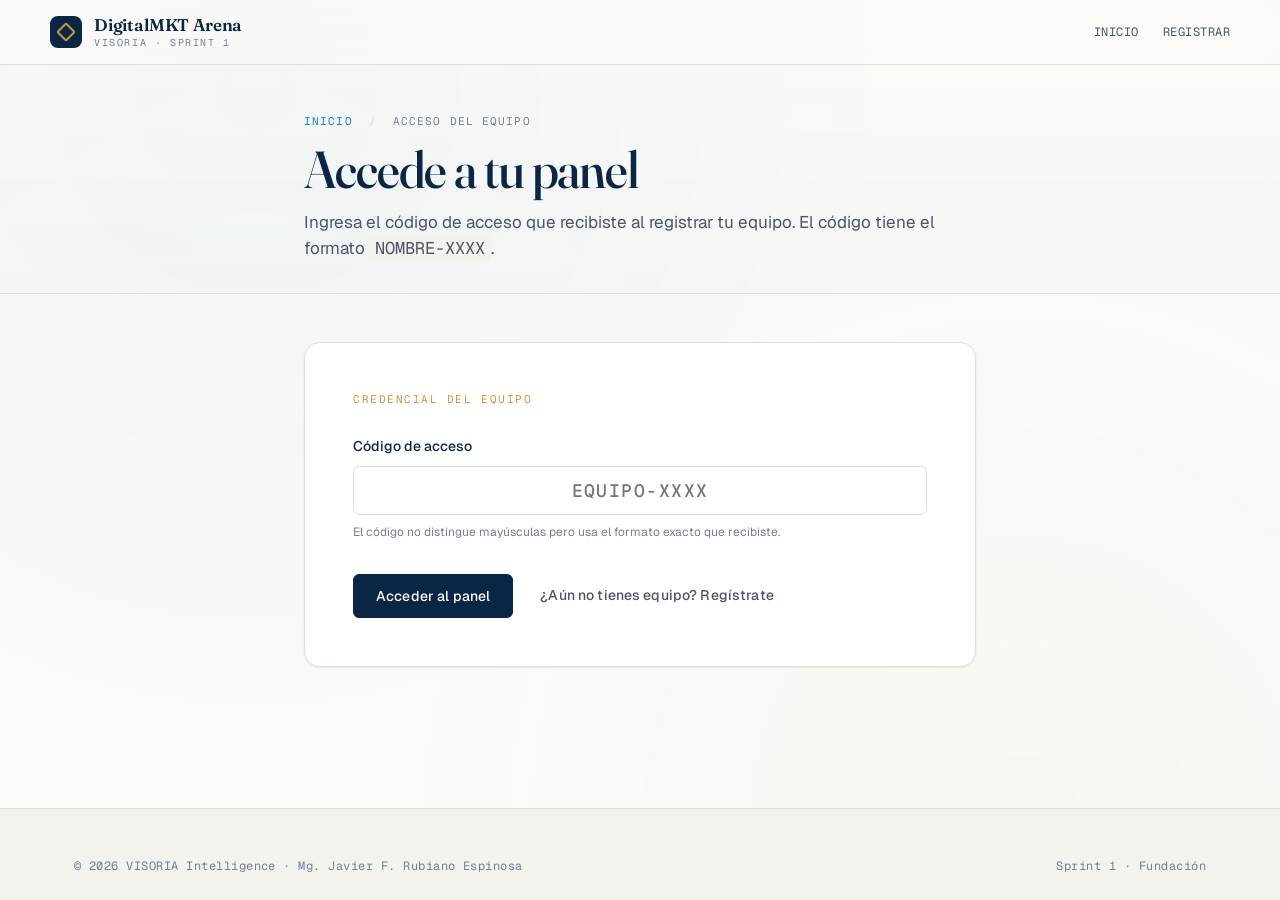
==== simulador/acceso.html @ 0901b2ae "feat(simulador): Sprint 1 frontend - landing, registro, acceso y panel Frontend completo del Sprint " ====
<!DOCTYPE html>
<html lang="es">
<head>
  <meta charset="UTF-8">
  <meta name="viewport" content="width=device-width, initial-scale=1.0">
  <title>Acceder · DigitalMKT Arena</title>
  <link rel="stylesheet" href="css/main.css">
</head>
<body>

  <header class="site-header">
    <div class="container site-header-inner">
      <a href="index.html" class="brand">
        <span class="brand-mark"></span>
        <span class="brand-text">
          <strong>DigitalMKT Arena</strong>
          <span>VISORIA · Sprint 1</span>
        </span>
      </a>
      <nav class="site-nav">
        <a href="index.html">Inicio</a>
        <a href="registro.html">Registrar</a>
      </nav>
    </div>
  </header>

  <main>
    <div class="page-header">
      <div class="container container-narrow">
        <div class="page-header-inner">
          <span class="breadcrumb">
            <a href="index.html">Inicio</a>
            <span class="sep">/</span>
            <span>Acceso del equipo</span>
          </span>
          <h1>Accede a tu panel</h1>
          <p class="lead">
            Ingresa el código de acceso que recibiste al registrar tu equipo. El código tiene
            el formato <code style="font-family: var(--font-mono); background: var(--bone); padding: 2px 6px; border-radius: 4px;">NOMBRE-XXXX</code>.
          </p>
        </div>
      </div>
    </div>

    <div class="container container-narrow">
      <form id="form-acceso" class="form-card" novalidate>
        <div class="form-section">
          <span class="form-section-title">Credencial del equipo</span>

          <div class="field">
            <label for="codigo_acceso">Código de acceso</label>
            <input type="text" id="codigo_acceso" name="codigo_acceso" required
                   class="code-input"
                   placeholder="EQUIPO-XXXX"
                   autocomplete="off"
                   spellcheck="false"
                   autocapitalize="characters">
            <span class="hint">El código no distingue mayúsculas pero usa el formato exacto que recibiste.</span>
          </div>
        </div>

        <div class="form-actions">
          <button type="submit" class="btn btn-primary" id="btn-submit">
            <span id="btn-text">Acceder al panel</span>
          </button>
          <a href="registro.html" class="btn btn-ghost">¿Aún no tienes equipo? Regístrate</a>
        </div>
      </form>
    </div>
  </main>

  <footer class="site-footer">
    <div class="container site-footer-inner">
      <span>© 2026 VISORIA Intelligence · Mg. Javier F. Rubiano Espinosa</span>
      <span>Sprint 1 · Fundación</span>
    </div>
  </footer>

  <script src="js/api-client.js"></script>
  <script src="js/auth.js"></script>
  <script>
    if (DMKTAuth.haySesion()) {
      window.location.href = 'panel.html';
    }

    const form = document.getElementById('form-acceso');
    const btnSubmit = document.getElementById('btn-submit');
    const btnText = document.getElementById('btn-text');
    const inputCodigo = document.getElementById('codigo_acceso');

    inputCodigo.addEventListener('input', function () {
      this.value = this.value.toUpperCase();
    });

    form.addEventListener('submit', async function (e) {
      e.preventDefault();
      const codigo = inputCodigo.value.trim().toUpperCase();

      if (!codigo) {
        DMKTUtils.toast('Ingresa tu código de acceso', 'error');
        return;
      }

      btnSubmit.disabled = true;
      btnText.textContent = 'Verificando…';

      try {
        const data = await DMKTApi.autenticarEquipo(codigo);
        DMKTAuth.guardarSesion(data.equipo, codigo);
        DMKTUtils.toast('Bienvenidos de vuelta, ' + data.equipo.nombre_equipo, 'ok');
        setTimeout(() => { window.location.href = 'panel.html'; }, 600);
      } catch (err) {
        DMKTUtils.toast(err.message || 'Código inválido', 'error', 'No fue posible iniciar sesión');
        btnSubmit.disabled = false;
        btnText.textContent = 'Acceder al panel';
      }
    });
  </script>

</body>
</html>
---- simulador/css/main.css ----
/* ============================================================
   DigitalMKT Arena — Sistema de Diseño
   VISORIA Intelligence | Sprint 1
   Paleta: Navy #0B2545 · Teal #137DC5 · Gold #C8963E
   ============================================================ */

@import url('https://fonts.googleapis.com/css2?family=Fraunces:ital,opsz,wght@0,9..144,400;0,9..144,500;0,9..144,600;1,9..144,400;1,9..144,500&display=swap');
@import url('https://fonts.googleapis.com/css2?family=Geist:wght@300;400;500;600;700&display=swap');
@import url('https://fonts.googleapis.com/css2?family=Geist+Mono:wght@400;500&display=swap');

:root {
  --navy: #0B2545;
  --navy-deep: #061A35;
  --navy-soft: #1A3A5F;
  --teal: #137DC5;
  --teal-soft: #4A9FD4;
  --teal-pale: #E6F1F9;
  --gold: #C8963E;
  --gold-soft: #DBB060;
  --gold-pale: #FAF3E3;
  --paper: #FAFAF7;
  --bone: #F4F2EC;
  --ink: #1A1F2E;
  --ink-soft: #4A5568;
  --ink-muted: #718096;
  --line: #E2DFD6;
  --line-soft: #EDEAE2;
  --ok: #2F855A;
  --warn: #B7791F;
  --error: #C53030;
  --font-display: 'Fraunces', Georgia, serif;
  --font-sans: 'Geist', -apple-system, BlinkMacSystemFont, sans-serif;
  --font-mono: 'Geist Mono', 'SFMono-Regular', Consolas, monospace;
  --space-1: 4px; --space-2: 8px; --space-3: 12px; --space-4: 16px;
  --space-5: 24px; --space-6: 32px; --space-7: 48px; --space-8: 64px; --space-9: 96px;
  --radius-sm: 6px; --radius-md: 10px; --radius-lg: 16px;
  --shadow-sm: 0 1px 2px rgba(11, 37, 69, 0.04), 0 1px 3px rgba(11, 37, 69, 0.06);
  --shadow-md: 0 4px 6px rgba(11, 37, 69, 0.06), 0 10px 20px rgba(11, 37, 69, 0.04);
  --shadow-lg: 0 10px 20px rgba(11, 37, 69, 0.08), 0 20px 40px rgba(11, 37, 69, 0.08);
  --shadow-xl: 0 20px 40px rgba(11, 37, 69, 0.12), 0 30px 60px rgba(11, 37, 69, 0.10);
}

*, *::before, *::after { box-sizing: border-box; margin: 0; padding: 0; }
html { font-size: 16px; scroll-behavior: smooth; }
body {
  font-family: var(--font-sans); font-size: 15px; line-height: 1.55;
  color: var(--ink); background: var(--paper);
  -webkit-font-smoothing: antialiased; -moz-osx-font-smoothing: grayscale;
  min-height: 100vh; display: flex; flex-direction: column;
}
body::before {
  content: ''; position: fixed; inset: 0; pointer-events: none; z-index: -1;
  background-image:
    radial-gradient(circle at 20% 10%, rgba(19, 125, 197, 0.03), transparent 50%),
    radial-gradient(circle at 80% 90%, rgba(200, 150, 62, 0.025), transparent 50%);
}
a { color: var(--teal); text-decoration: none; transition: color 0.15s ease; }
a:hover { color: var(--navy); }
button, input, textarea, select { font-family: inherit; font-size: inherit; color: inherit; }

.eyebrow {
  font-family: var(--font-mono); font-size: 11px; font-weight: 500;
  letter-spacing: 0.14em; text-transform: uppercase; color: var(--teal);
}
.eyebrow.gold { color: var(--gold); }
h1, .h1 {
  font-family: var(--font-display); font-weight: 500;
  font-size: clamp(34px, 5vw, 52px); line-height: 1.05;
  letter-spacing: -0.02em; color: var(--navy);
  font-variation-settings: "opsz" 96;
}
h2, .h2 {
  font-family: var(--font-display); font-weight: 500;
  font-size: clamp(24px, 3vw, 32px); line-height: 1.2;
  letter-spacing: -0.01em; color: var(--navy);
  font-variation-settings: "opsz" 48;
}
h3, .h3 {
  font-family: var(--font-display); font-weight: 500;
  font-size: 20px; line-height: 1.3; color: var(--navy);
  font-variation-settings: "opsz" 32;
}
.lead { font-size: 17px; line-height: 1.55; color: var(--ink-soft); max-width: 60ch; }
.caption { font-size: 13px; color: var(--ink-muted); }
.italic-display {
  font-family: var(--font-display); font-style: italic;
  font-variation-settings: "opsz" 144;
}

.container { width: 100%; max-width: 1180px; margin: 0 auto; padding: 0 var(--space-5); }
.container-narrow { max-width: 720px; }

.site-header {
  border-bottom: 1px solid var(--line); position: sticky; top: 0; z-index: 50;
  backdrop-filter: saturate(180%) blur(12px);
  background: rgba(250, 250, 247, 0.85);
}
.site-header-inner {
  display: flex; align-items: center; justify-content: space-between;
  padding: var(--space-4) 0;
}
.brand { display: flex; align-items: center; gap: var(--space-3); text-decoration: none; }
.brand-mark {
  width: 32px; height: 32px; background: var(--navy); border-radius: 8px;
  display: flex; align-items: center; justify-content: center; flex-shrink: 0;
}
.brand-mark::after {
  content: ''; width: 14px; height: 14px;
  border: 2px solid var(--gold); border-radius: 2px; transform: rotate(45deg);
}
.brand-text { display: flex; flex-direction: column; line-height: 1.1; }
.brand-text strong {
  font-family: var(--font-display); font-weight: 600; font-size: 17px;
  color: var(--navy); letter-spacing: -0.01em;
}
.brand-text span {
  font-family: var(--font-mono); font-size: 10px; letter-spacing: 0.16em;
  text-transform: uppercase; color: var(--ink-muted); margin-top: 2px;
}
.site-nav {
  display: flex; align-items: center; gap: var(--space-5);
  font-family: var(--font-mono); font-size: 12px; letter-spacing: 0.04em;
}
.site-nav a { color: var(--ink-soft); text-transform: uppercase; }
.site-nav a:hover { color: var(--navy); }

.hero { padding: var(--space-9) 0 var(--space-8); position: relative; overflow: hidden; }
.hero-grid {
  display: grid; grid-template-columns: 1.1fr 0.9fr;
  gap: var(--space-8); align-items: center;
}
@media (max-width: 860px) {
  .hero-grid { grid-template-columns: 1fr; gap: var(--space-6); }
}
.hero-title { margin-top: var(--space-4); margin-bottom: var(--space-5); }
.hero-title .line-2 {
  display: block; color: var(--teal); font-style: italic; font-weight: 400;
}
.hero-meta {
  margin-top: var(--space-6); padding-top: var(--space-5);
  border-top: 1px solid var(--line);
  display: flex; flex-wrap: wrap; gap: var(--space-6);
}
.hero-meta-item { display: flex; flex-direction: column; gap: 2px; }
.hero-meta-item .label {
  font-family: var(--font-mono); font-size: 10px; letter-spacing: 0.14em;
  text-transform: uppercase; color: var(--ink-muted);
}
.hero-meta-item .value {
  font-family: var(--font-display); font-size: 18px; color: var(--navy); font-weight: 500;
}

.hero-cta-stack { display: flex; flex-direction: column; gap: var(--space-4); }
.cta-card {
  background: white; border: 1px solid var(--line); border-radius: var(--radius-lg);
  padding: var(--space-5); display: flex; flex-direction: column; gap: var(--space-4);
  transition: transform 0.25s ease, box-shadow 0.25s ease, border-color 0.25s ease;
  text-decoration: none; color: inherit; position: relative; overflow: hidden;
}
.cta-card::before {
  content: ''; position: absolute; inset: 0;
  background: linear-gradient(135deg, transparent 60%, rgba(19, 125, 197, 0.04));
  opacity: 0; transition: opacity 0.25s ease;
}
.cta-card:hover {
  transform: translateY(-3px); box-shadow: var(--shadow-lg); border-color: var(--teal-soft);
}
.cta-card:hover::before { opacity: 1; }
.cta-card.primary { background: var(--navy); color: white; border-color: var(--navy); }
.cta-card.primary::before {
  background: linear-gradient(135deg, transparent 60%, rgba(200, 150, 62, 0.12));
}
.cta-card.primary .cta-eyebrow { color: var(--gold); }
.cta-card.primary h3 { color: white; }
.cta-card.primary p { color: rgba(255, 255, 255, 0.78); }
.cta-eyebrow {
  font-family: var(--font-mono); font-size: 11px; letter-spacing: 0.14em;
  text-transform: uppercase; color: var(--teal);
  display: flex; align-items: center; gap: var(--space-2);
}
.cta-arrow { font-size: 20px; font-weight: 300; transition: transform 0.25s ease; }
.cta-card:hover .cta-arrow { transform: translateX(6px); }

.page-header {
  padding: var(--space-7) 0 var(--space-6);
  border-bottom: 1px solid var(--line); margin-bottom: var(--space-7);
  background: linear-gradient(180deg, transparent, rgba(19, 125, 197, 0.02));
}
.page-header-inner { display: flex; flex-direction: column; gap: var(--space-3); }
.breadcrumb {
  font-family: var(--font-mono); font-size: 11px; letter-spacing: 0.10em;
  text-transform: uppercase; color: var(--ink-muted);
}
.breadcrumb a { color: var(--teal); }
.breadcrumb .sep { margin: 0 var(--space-2); color: var(--line); }

.form-card {
  background: white; border: 1px solid var(--line);
  border-radius: var(--radius-lg); padding: var(--space-7);
  box-shadow: var(--shadow-sm);
}
@media (max-width: 600px) { .form-card { padding: var(--space-5); } }
.form-section { display: flex; flex-direction: column; gap: var(--space-5); }
.form-section + .form-section {
  margin-top: var(--space-6); padding-top: var(--space-6);
  border-top: 1px solid var(--line-soft);
}
.form-section-title {
  font-family: var(--font-mono); font-size: 11px; letter-spacing: 0.14em;
  text-transform: uppercase; color: var(--gold); margin-bottom: var(--space-1);
}
.field { display: flex; flex-direction: column; gap: var(--space-2); }
.field label { font-size: 14px; font-weight: 500; color: var(--navy); }
.field .hint { font-size: 12px; color: var(--ink-muted); }
.field input[type="text"], .field input[type="email"],
.field input[type="url"], .field textarea {
  width: 100%; padding: 12px 14px;
  border: 1px solid var(--line); border-radius: var(--radius-sm);
  background: white; font-size: 15px;
  transition: border-color 0.15s ease, box-shadow 0.15s ease;
  font-family: inherit;
}
.field input:focus, .field textarea:focus {
  outline: none; border-color: var(--teal);
  box-shadow: 0 0 0 3px var(--teal-pale);
}
.field input.code-input {
  font-family: var(--font-mono); letter-spacing: 0.08em;
  text-transform: uppercase; font-size: 18px; font-weight: 500; text-align: center;
}
.field textarea { resize: vertical; min-height: 80px; }
.form-actions {
  margin-top: var(--space-6); display: flex; gap: var(--space-3);
  align-items: center; flex-wrap: wrap;
}

.btn {
  display: inline-flex; align-items: center; justify-content: center;
  gap: var(--space-2); padding: 12px 22px; border: 1px solid transparent;
  border-radius: var(--radius-sm); font-family: var(--font-sans);
  font-size: 14px; font-weight: 500; letter-spacing: 0.01em;
  cursor: pointer; transition: all 0.15s ease;
  background: none; text-decoration: none; white-space: nowrap;
}
.btn:disabled { opacity: 0.5; cursor: not-allowed; }
.btn-primary { background: var(--navy); color: white; border-color: var(--navy); }
.btn-primary:not(:disabled):hover {
  background: var(--navy-deep); transform: translateY(-1px); box-shadow: var(--shadow-md);
}
.btn-secondary { background: white; color: var(--navy); border-color: var(--line); }
.btn-secondary:not(:disabled):hover { border-color: var(--navy); background: var(--bone); }
.btn-ghost { background: transparent; color: var(--ink-soft); padding: 10px 14px; }
.btn-ghost:hover { color: var(--navy); background: var(--bone); }

.toast-stack {
  position: fixed; top: 80px; right: var(--space-5); z-index: 100;
  display: flex; flex-direction: column; gap: var(--space-2); max-width: 420px;
}
.toast {
  background: white; border: 1px solid var(--line);
  border-left: 4px solid var(--teal); border-radius: var(--radius-sm);
  padding: var(--space-4); box-shadow: var(--shadow-lg);
  display: flex; gap: var(--space-3); align-items: flex-start;
  animation: toast-in 0.25s ease;
}
.toast.error { border-left-color: var(--error); }
.toast.ok { border-left-color: var(--ok); }
.toast.warn { border-left-color: var(--warn); }
.toast-content { flex: 1; font-size: 14px; line-height: 1.5; }
.toast-content strong { display: block; font-weight: 600; margin-bottom: 2px; color: var(--navy); }
.toast-close {
  background: none; border: none; color: var(--ink-muted);
  cursor: pointer; font-size: 18px; line-height: 1; padding: 0;
}
@keyframes toast-in {
  from { opacity: 0; transform: translateX(20px); }
  to { opacity: 1; transform: translateX(0); }
}

.modal-backdrop {
  position: fixed; inset: 0; background: rgba(11, 37, 69, 0.55);
  backdrop-filter: blur(4px);
  display: flex; align-items: center; justify-content: center;
  z-index: 200; padding: var(--space-5);
  animation: fade-in 0.2s ease;
}
.modal {
  background: var(--paper); border-radius: var(--radius-lg);
  max-width: 540px; width: 100%; padding: var(--space-7);
  box-shadow: var(--shadow-xl);
  animation: modal-in 0.3s cubic-bezier(0.2, 0.9, 0.3, 1);
  border: 1px solid var(--line);
}
@keyframes fade-in { from { opacity: 0; } to { opacity: 1; } }
@keyframes modal-in {
  from { opacity: 0; transform: scale(0.96) translateY(8px); }
  to { opacity: 1; transform: scale(1) translateY(0); }
}
.modal-eyebrow {
  font-family: var(--font-mono); font-size: 11px; letter-spacing: 0.14em;
  text-transform: uppercase; color: var(--gold); margin-bottom: var(--space-3);
}
.modal h2 { margin-bottom: var(--space-2); }
.modal-body { margin: var(--space-5) 0; }
.code-display {
  background: var(--navy); color: var(--gold);
  padding: var(--space-5); border-radius: var(--radius-md); text-align: center;
  font-family: var(--font-mono); font-size: 28px; font-weight: 500;
  letter-spacing: 0.16em; margin-bottom: var(--space-3);
  position: relative; overflow: hidden;
}
.code-display::before {
  content: ''; position: absolute; inset: 0;
  background: radial-gradient(circle at 30% 20%, rgba(200, 150, 62, 0.15), transparent 50%);
  pointer-events: none;
}
.code-actions { display: flex; gap: var(--space-2); justify-content: center; align-items: center; }
.copy-feedback {
  font-family: var(--font-mono); font-size: 11px; letter-spacing: 0.10em;
  text-transform: uppercase; color: var(--ok);
  opacity: 0; transition: opacity 0.2s ease;
}
.copy-feedback.show { opacity: 1; }
.modal-warning {
  background: var(--gold-pale); border: 1px solid var(--gold-soft);
  border-radius: var(--radius-sm); padding: var(--space-3) var(--space-4);
  font-size: 13px; color: #6B4F1D;
  display: flex; gap: var(--space-2); align-items: flex-start;
  margin-bottom: var(--space-5);
}
.modal-actions { display: flex; gap: var(--space-3); justify-content: flex-end; }

.panel-grid {
  display: grid; grid-template-columns: 1.4fr 1fr;
  gap: var(--space-5); align-items: start;
}
@media (max-width: 900px) { .panel-grid { grid-template-columns: 1fr; } }

.card {
  background: white; border: 1px solid var(--line);
  border-radius: var(--radius-lg); padding: var(--space-6); position: relative;
}
.card.dark { background: var(--navy); color: white; border-color: var(--navy); }
.card.dark h2, .card.dark h3 { color: white; }
.card-eyebrow {
  font-family: var(--font-mono); font-size: 11px; letter-spacing: 0.14em;
  text-transform: uppercase; color: var(--gold); margin-bottom: var(--space-3);
}
.card.light .card-eyebrow { color: var(--teal); }

/* BRAND CARD — héroe visual del panel */
.brand-card {
  background: linear-gradient(135deg, var(--navy) 0%, var(--navy-deep) 100%);
  color: white; border-radius: var(--radius-lg);
  padding: var(--space-7); position: relative; overflow: hidden;
}
.brand-card::before {
  content: ''; position: absolute; top: -100px; right: -100px;
  width: 300px; height: 300px;
  background: radial-gradient(circle, rgba(200, 150, 62, 0.18), transparent 60%);
  pointer-events: none; z-index: 0;
}
.brand-card::after {
  content: ''; position: absolute; bottom: -50px; left: -50px;
  width: 200px; height: 200px;
  background: radial-gradient(circle, rgba(19, 125, 197, 0.15), transparent 60%);
  pointer-events: none; z-index: 0;
}
.brand-card-inner { position: relative; z-index: 1; }
.brand-tag {
  display: inline-block; font-family: var(--font-mono); font-size: 10px;
  letter-spacing: 0.16em; text-transform: uppercase; color: var(--gold);
  border: 1px solid rgba(200, 150, 62, 0.4);
  padding: 4px 10px; border-radius: 100px; margin-bottom: var(--space-4);
}
.brand-name {
  font-family: var(--font-display);
  font-size: clamp(38px, 5vw, 52px);
  font-weight: 500; line-height: 1; letter-spacing: -0.02em;
  margin: 0 0 var(--space-3) 0;
  color: #FFFFFF;
  font-variation-settings: "opsz" 144;
  display: block;
}
.brand-tagline {
  font-family: var(--font-display); font-style: italic; font-weight: 400;
  font-size: 18px; color: var(--gold-soft); margin-bottom: var(--space-5);
  font-variation-settings: "opsz" 96;
}
.brand-description {
  font-size: 15px; line-height: 1.6;
  color: rgba(255, 255, 255, 0.82); margin-bottom: var(--space-5);
  max-width: 56ch;
}
.brand-meta-grid {
  display: grid; grid-template-columns: repeat(2, 1fr); gap: var(--space-4);
  padding-top: var(--space-5);
  border-top: 1px solid rgba(255, 255, 255, 0.12);
}
.brand-meta-grid .label {
  font-family: var(--font-mono); font-size: 10px; letter-spacing: 0.14em;
  text-transform: uppercase; color: rgba(255, 255, 255, 0.55); margin-bottom: 4px;
}
.brand-meta-grid .value { font-size: 14px; color: white; font-weight: 500; }

.challenge-card {
  background: var(--gold-pale); border: 1px solid var(--gold-soft);
  border-left: 4px solid var(--gold); padding: var(--space-5);
  border-radius: var(--radius-md); margin-top: var(--space-5);
}
.challenge-card .card-eyebrow { color: var(--gold); margin-bottom: var(--space-2); }
.challenge-card p {
  font-family: var(--font-display); font-size: 17px; line-height: 1.5;
  color: #6B4F1D; font-weight: 400;
  font-variation-settings: "opsz" 48;
}

.kpi-grid { display: grid; grid-template-columns: repeat(2, 1fr); gap: var(--space-3); }
.kpi {
  background: white; border: 1px solid var(--line);
  border-radius: var(--radius-md); padding: var(--space-4);
  display: flex; flex-direction: column; gap: var(--space-2);
  transition: border-color 0.15s ease;
}
.kpi:hover { border-color: var(--teal-soft); }
.kpi-label {
  font-family: var(--font-mono); font-size: 10px; letter-spacing: 0.14em;
  text-transform: uppercase; color: var(--ink-muted);
}
.kpi-value {
  font-family: var(--font-display); font-size: 28px; font-weight: 500;
  line-height: 1; color: var(--navy);
  font-variation-settings: "opsz" 48;
}
.kpi-suffix { font-size: 13px; color: var(--ink-muted); font-family: var(--font-sans); margin-left: 4px; }
.kpi-meta { font-size: 11px; color: var(--ink-muted); font-family: var(--font-mono); letter-spacing: 0.04em; }
.kpi.highlight { background: var(--teal-pale); border-color: var(--teal-soft); }
.kpi.highlight .kpi-value { color: var(--teal); }

.info-list { list-style: none; display: flex; flex-direction: column; gap: var(--space-3); }
.info-list li {
  display: flex; flex-direction: column; gap: 2px;
  padding-bottom: var(--space-3); border-bottom: 1px solid var(--line-soft);
}
.info-list li:last-child { border-bottom: none; }
.info-list .label {
  font-family: var(--font-mono); font-size: 10px; letter-spacing: 0.14em;
  text-transform: uppercase; color: var(--ink-muted);
}
.info-list .value { font-size: 14px; color: var(--ink); word-break: break-word; }
.info-list a { color: var(--teal); }

.external-links { display: grid; grid-template-columns: 1fr 1fr; gap: var(--space-3); }
@media (max-width: 500px) { .external-links { grid-template-columns: 1fr; } }
.ext-link {
  display: flex; flex-direction: column; gap: var(--space-2);
  padding: var(--space-4); background: var(--bone);
  border: 1px solid var(--line); border-radius: var(--radius-md);
  text-decoration: none; color: var(--ink);
  transition: all 0.15s ease;
}
.ext-link:hover {
  background: white; border-color: var(--teal);
  transform: translateY(-2px); box-shadow: var(--shadow-sm);
}
.ext-link .label {
  font-family: var(--font-mono); font-size: 10px; letter-spacing: 0.14em;
  text-transform: uppercase; color: var(--gold);
}
.ext-link .name {
  font-family: var(--font-display); font-size: 18px;
  color: var(--navy); font-weight: 500;
}
.ext-link .desc { font-size: 12px; color: var(--ink-muted); }

.sprint-badge {
  display: inline-flex; align-items: center; gap: var(--space-2);
  padding: 6px 12px; background: var(--teal-pale);
  border: 1px solid var(--teal-soft); border-radius: 100px;
  font-family: var(--font-mono); font-size: 11px; letter-spacing: 0.10em;
  text-transform: uppercase; color: var(--teal);
}
.sprint-badge::before {
  content: ''; width: 6px; height: 6px;
  background: var(--ok); border-radius: 50%;
  animation: pulse 2s infinite;
}
@keyframes pulse {
  0%, 100% { opacity: 1; transform: scale(1); }
  50% { opacity: 0.5; transform: scale(1.3); }
}

.loading {
  display: flex; align-items: center; justify-content: center;
  padding: var(--space-8); color: var(--ink-muted);
  font-family: var(--font-mono); font-size: 12px;
  letter-spacing: 0.10em; text-transform: uppercase;
}
.spinner {
  width: 24px; height: 24px;
  border: 2px solid var(--line); border-top-color: var(--teal);
  border-radius: 50%; animation: spin 0.8s linear infinite;
  margin-right: var(--space-3);
}
@keyframes spin { to { transform: rotate(360deg); } }

.site-footer {
  margin-top: auto; padding: var(--space-7) 0 var(--space-5);
  border-top: 1px solid var(--line); background: var(--bone);
}
.site-footer-inner {
  display: flex; justify-content: space-between; align-items: center;
  flex-wrap: wrap; gap: var(--space-4);
  font-size: 12px; color: var(--ink-muted);
  font-family: var(--font-mono); letter-spacing: 0.04em;
}

.hidden { display: none !important; }
.text-center { text-align: center; }

.fade-in-up { animation: fade-in-up 0.5s ease forwards; opacity: 0; }
.fade-in-up.delay-1 { animation-delay: 0.05s; }
.fade-in-up.delay-2 { animation-delay: 0.15s; }
.fade-in-up.delay-3 { animation-delay: 0.25s; }
.fade-in-up.delay-4 { animation-delay: 0.35s; }
@keyframes fade-in-up {
  from { opacity: 0; transform: translateY(12px); }
  to { opacity: 1; transform: translateY(0); }
}
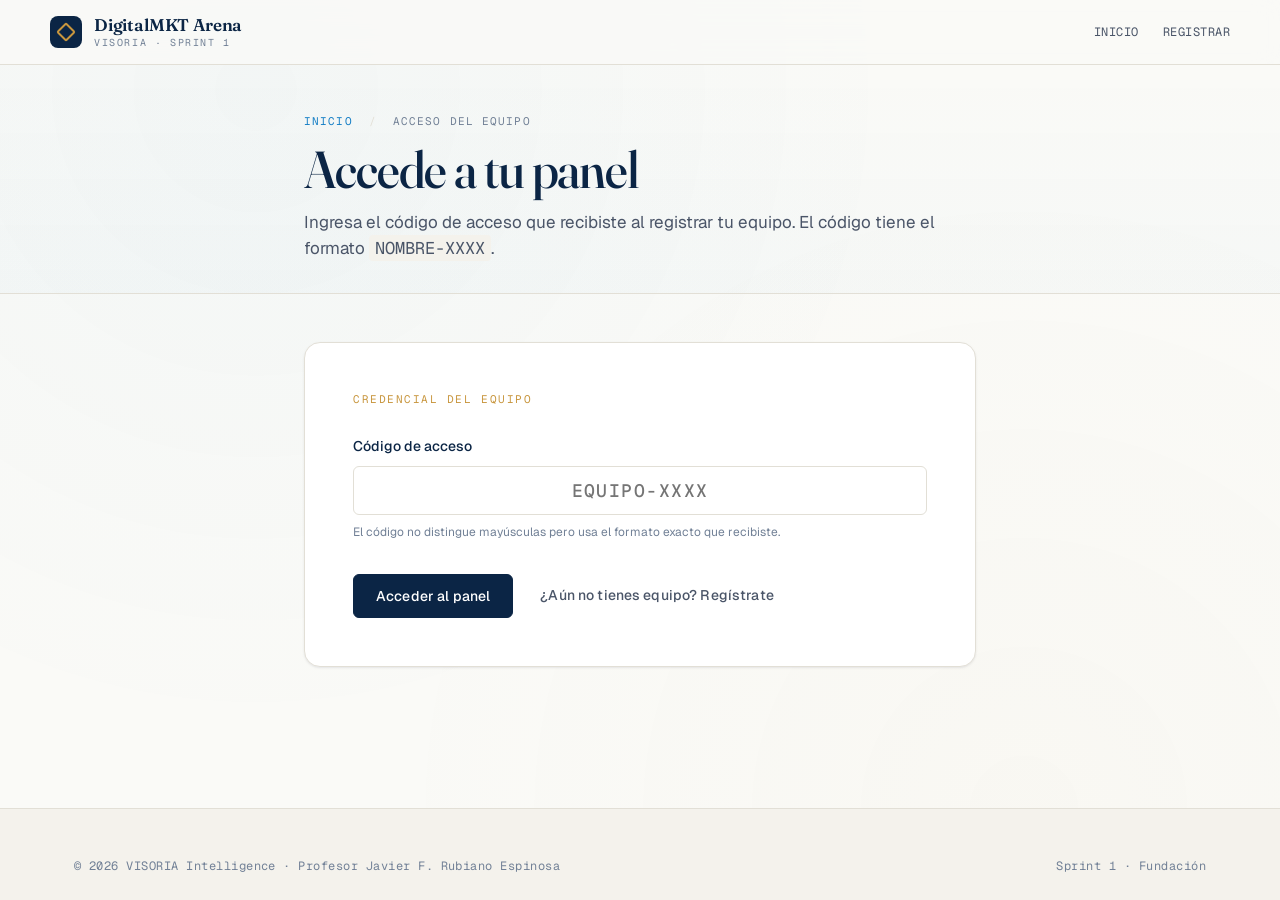
==== commit 327f73a3: "Ajustes realizados con propiedad intelectual se incluye la propiedad de la herramienta" ====
--- a/simulador/acceso.html
+++ b/simulador/acceso.html
@@ -1,10 +1,35 @@
 <!DOCTYPE html>
+<!--
+  ════════════════════════════════════════════════════════════════
+  DigitalMKT Arena · VISORIA Intelligence
+  © 2026 Profesor Javier Fernando Rubiano Espinosa. Todos los derechos reservados.
+
+  Esta plataforma es propiedad intelectual de VISORIA Intelligence y
+  Profesor Javier Fernando Rubiano Espinosa. Su uso está restringido a fines
+  académicos dentro de la Maestría en E-commerce y Marketing Digital
+  de la Universidad de La Salle.
+
+  PROHIBIDO:
+  - Reproducir, copiar, modificar o distribuir el código sin autorización
+  - Usar el código en proyectos derivados sin licencia escrita
+  - Reutilizar el método pedagógico ni el motor de simulación
+  - Comercializar versiones derivadas
+
+  Contacto para licenciamiento: jfrubiano72@unisalle.edu.co
+  Más información: javierrubiano.com
+  ════════════════════════════════════════════════════════════════
+-->
 <html lang="es">
 <head>
   <meta charset="UTF-8">
   <meta name="viewport" content="width=device-width, initial-scale=1.0">
   <title>Acceder · DigitalMKT Arena</title>
-  <link rel="stylesheet" href="css/main.css">
+    <meta name="copyright" content="© 2026 VISORIA Intelligence · Profesor Javier Fernando Rubiano Espinosa">
+  <meta name="author" content="Profesor Javier Fernando Rubiano Espinosa · VISORIA Intelligence">
+  <meta name="rights" content="Todos los derechos reservados">
+  <meta name="terms" content="Uso académico exclusivo para Maestría EMD · Universidad de La Salle">
+  <meta name="license" content="Propietario · Contacto para licencias: jfrubiano72@unisalle.edu.co">
+<link rel="stylesheet" href="css/main.css">
 </head>
 <body>
 
@@ -71,7 +96,7 @@
 
   <footer class="site-footer">
     <div class="container site-footer-inner">
-      <span>© 2026 VISORIA Intelligence · Mg. Javier F. Rubiano Espinosa</span>
+      <span>© 2026 VISORIA Intelligence · Profesor Javier F. Rubiano Espinosa</span>
       <span>Sprint 1 · Fundación</span>
     </div>
   </footer>
@@ -117,5 +142,55 @@
     });
   </script>
 
+
+  <script>
+    // ============================================================
+    // DigitalMKT Arena · VISORIA Intelligence · © 2026
+    // Protección y disuasión contra copia no autorizada
+    // ============================================================
+    (function() {
+      // Banner con bordes Unicode (siempre visible, no depende de colores)
+      var banner = [
+        '',
+        '+--------------------------------------------------------------------+',
+        '|   DigitalMKT Arena  ·  VISORIA Intelligence  ·  (C) 2026           |',
+        '|   Profesor Javier Fernando Rubiano Espinosa                         |',
+        '|   Todos los derechos reservados                                      |',
+        '+--------------------------------------------------------------------+',
+        '|   Este codigo y sistema son propiedad intelectual privada.          |',
+        '|   Uso academico exclusivo de la Maestria EMD - Universidad La Salle.|',
+        '|                                                                      |',
+        '|   PROHIBIDO reproducir, copiar, modificar o redistribuir sin        |',
+        '|   autorizacion escrita del autor.                                    |',
+        '|                                                                      |',
+        '|   Licenciamiento:    jfrubiano72@unisalle.edu.co                    |',
+        '|   Mas informacion:   javierrubiano.com                              |',
+        '+--------------------------------------------------------------------+',
+        ''
+      ].join('\n');
+
+      // Mensaje plano (siempre visible en cualquier consola)
+      console.log(banner);
+
+      // Banners con colores de alto contraste (refuerzo visual)
+      console.log('%c DigitalMKT Arena ',
+        'background:#C8963E;color:#FFFFFF;font-size:16px;font-weight:bold;padding:8px 16px;border-radius:4px;');
+      console.log('%c (c) 2026 VISORIA Intelligence - Profesor Javier Fernando Rubiano Espinosa ',
+        'background:#0B2545;color:#FFFFFF;font-size:12px;padding:8px 14px;border-radius:4px;');
+      console.log('%c ALERTA: Copia o reutilizacion no autorizada constituye infraccion de derechos de autor ',
+        'background:#C0392B;color:#FFFFFF;font-size:11px;font-weight:bold;padding:8px 14px;border-radius:4px;');
+      console.log('%c Licencias: jfrubiano72@unisalle.edu.co ',
+        'background:#137DC5;color:#FFFFFF;font-size:11px;padding:8px 14px;border-radius:4px;');
+
+      document.addEventListener('contextmenu', function(e) {
+        var tag = (e.target && e.target.tagName) ? e.target.tagName.toLowerCase() : '';
+        if (tag !== 'input' && tag !== 'textarea') {
+          e.preventDefault();
+          return false;
+        }
+      });
+    })();
+  </script>
+
 </body>
 </html>
--- a/simulador/css/main.css
+++ b/simulador/css/main.css
@@ -252,6 +252,14 @@
 .btn-ghost { background: transparent; color: var(--ink-soft); padding: 10px 14px; }
 .btn-ghost:hover { color: var(--navy); background: var(--bone); }
 
+.btn-gold {
+  background: var(--gold); color: white; border-color: var(--gold);
+}
+.btn-gold:not(:disabled):hover {
+  background: #B5832E; transform: translateY(-1px);
+  box-shadow: 0 8px 16px rgba(200, 150, 62, 0.25);
+}
+
 .toast-stack {
   position: fixed; top: 80px; right: var(--space-5); z-index: 100;
   display: flex; flex-direction: column; gap: var(--space-2); max-width: 420px;
